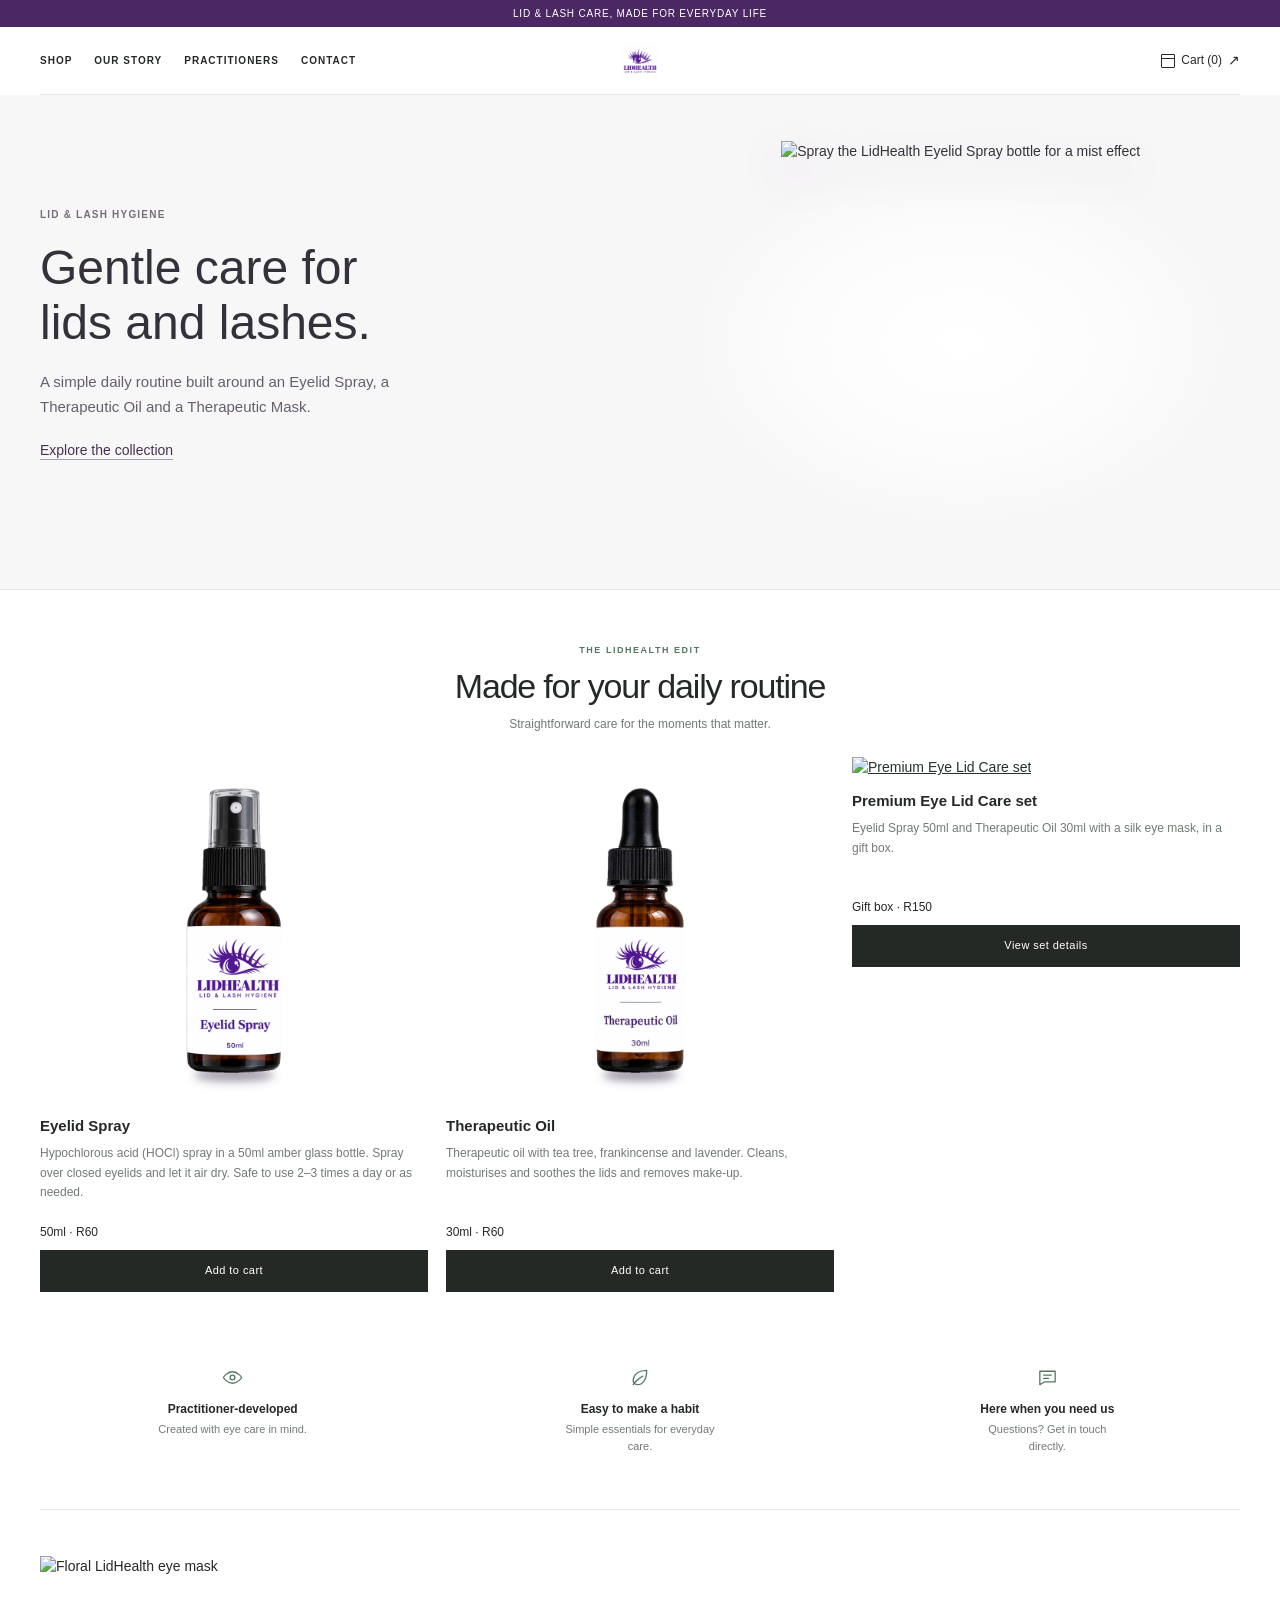
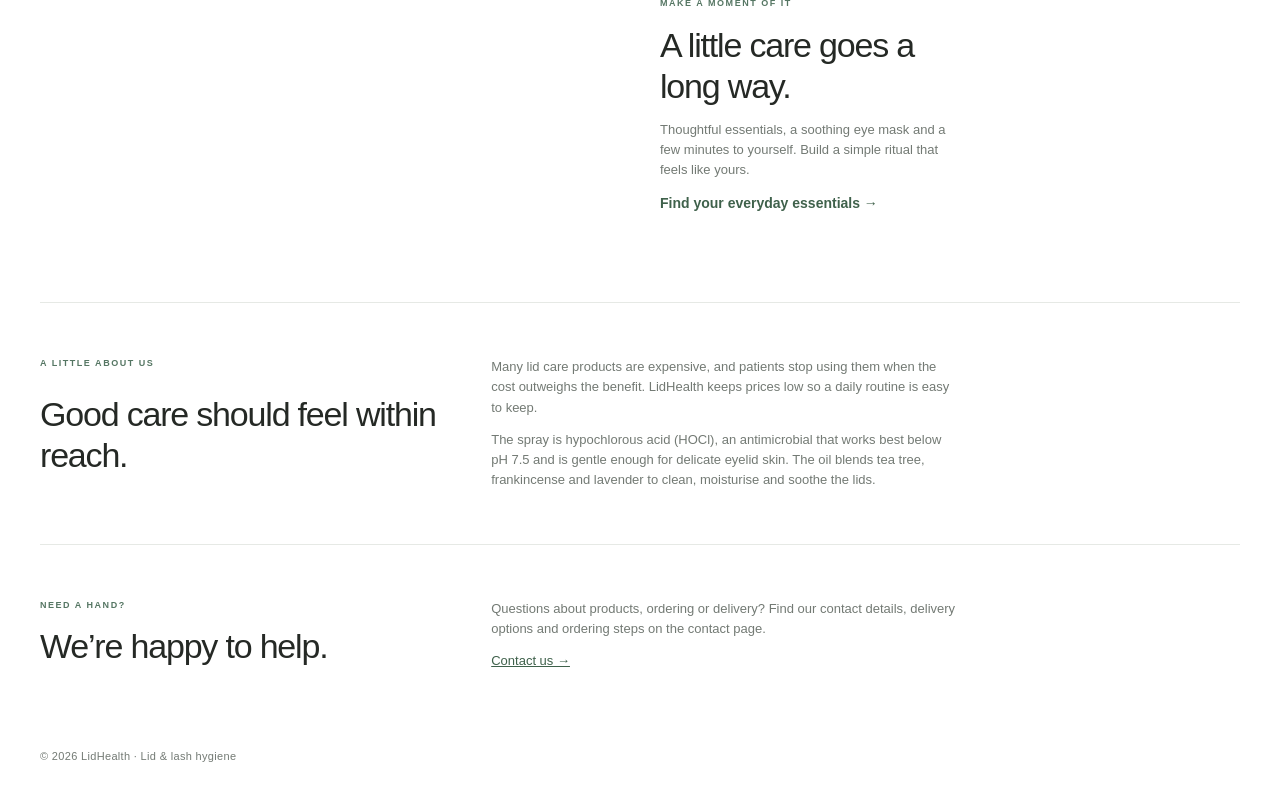
==== index.html @ ca41e8d2 "Add files via upload" ====
<!doctype html>
<html lang="en"><head><meta charset="utf-8">
<link rel="icon" href="favicon.ico" sizes="any">
<link rel="icon" type="image/png" sizes="32x32" href="favicon-32x32.png">
<link rel="apple-touch-icon" href="apple-touch-icon.png">
<meta name="viewport" content="width=device-width, initial-scale=1, viewport-fit=cover">
<title>LidHealth: Lid & Lash Hygiene</title>
<style>
:root{color-scheme:light dark;--bg:#faf8f4;--ink:#28242a;--mute:#716a70;--pu:#553b5c;--tile:#f0ebe6;--line:#e8e1db;--on:#fff;--accent:#a67d67;box-sizing:border-box;padding-top:env(safe-area-inset-top,0px);padding-bottom:env(safe-area-inset-bottom,0px)}
@media(prefers-color-scheme:dark){:root:not([data-theme="light"]){--bg:#1e1b20;--ink:#f2ece6;--mute:#b6aeb2;--pu:#c8accb;--tile:#29242a;--line:#403941;--on:#211d23;--accent:#d1a98e}}
:root[data-theme="dark"]{--bg:#1e1b20;--ink:#f2ece6;--mute:#b6aeb2;--pu:#c8accb;--tile:#29242a;--line:#403941;--on:#211d23;--accent:#d1a98e}
*{box-sizing:border-box}html{scroll-padding-top:env(safe-area-inset-top,0px)}
body{margin:0;background:var(--bg);color:var(--ink);font:16px/1.7 "Avenir Next",Avenir,"Segoe UI",sans-serif;-webkit-font-smoothing:antialiased}
.wrap{max-width:1160px;margin:0 auto;padding:0 28px}
header{background:var(--bg)}
header .wrap{display:flex;flex-wrap:wrap;align-items:center;gap:14px 36px;padding-top:18px;padding-bottom:18px;border-bottom:1px solid var(--line)}
.logo{height:44px;background:#fff;padding:3px 8px;border-radius:3px;display:block}
nav{display:flex;gap:clamp(14px,2.4vw,30px);flex:1;flex-wrap:wrap}
a{color:var(--pu)}nav a{text-decoration:none;color:var(--mute);font-size:13px;letter-spacing:.04em;transition:color .18s ease}nav a:hover{color:var(--pu)}
button,select{font:inherit;min-height:46px;border-radius:3px}
.btn{background:var(--pu);color:var(--on);border:1px solid var(--pu);padding:0 20px;cursor:pointer;transition:background .18s ease,border-color .18s ease,transform .18s ease}
.btn:hover{background:var(--ink);border-color:var(--ink);transform:translateY(-1px)}
.ghost{background:transparent;border:1px solid var(--line);color:var(--ink);padding:0 16px;cursor:pointer;transition:border-color .18s ease,color .18s ease,background .18s ease}
.ghost:hover{border-color:var(--pu);color:var(--pu);background:var(--tile)}
:focus-visible{outline:3px solid var(--accent);outline-offset:3px}
h1,h2,h3{font-family:"Iowan Old Style",Baskerville,"Palatino Linotype",Georgia,serif;font-weight:500;line-height:1.2;margin:0;letter-spacing:-.025em}
h1{font-size:clamp(42px,7vw,76px);line-height:1.03}
h2{font-size:clamp(30px,4vw,42px);margin-bottom:20px}h3{font-size:25px}
.eyebrow{margin:0 0 14px;color:var(--accent);font-size:11px;font-weight:700;letter-spacing:.2em;text-transform:uppercase}
.intro{padding-top:64px;padding-bottom:54px}
.intro-copy{display:grid;grid-template-columns:minmax(0,1.3fr) minmax(240px,.7fr);align-items:end;gap:36px}
.intro-copy h1{max-width:12ch}
.lead{margin:0 0 8px;max-width:38ch;color:var(--mute);font-size:18px;line-height:1.75}
section{padding:54px 0;border-bottom:1px solid var(--line)}
.section-heading{display:flex;justify-content:space-between;align-items:end;gap:20px;margin-bottom:24px}
.section-heading .eyebrow{margin-bottom:7px}
.section-heading h2{margin:0}
.section-note{max-width:32ch;margin:0;color:var(--mute);font-size:14px}
.grid{display:grid;grid-template-columns:repeat(auto-fill,minmax(min(100%,290px),1fr));gap:20px}
.p{display:flex;flex-direction:column;gap:13px;padding:13px 13px 18px;border:1px solid var(--line);background:color-mix(in srgb,var(--tile) 46%,var(--bg));transition:transform .2s ease,border-color .2s ease,box-shadow .2s ease}
.p:hover{transform:translateY(-3px);border-color:color-mix(in srgb,var(--accent) 54%,var(--line));box-shadow:0 14px 34px #30201b0a}
.p img{width:100%;aspect-ratio:1.08;object-fit:cover;background:var(--tile);border-radius:2px}
.p h3{margin-top:3px}
.p p{margin:0;color:var(--mute);font-size:14px;line-height:1.65}
.price{font-family:"Iowan Old Style",Baskerville,Georgia,serif;font-size:22px}
.row{display:flex;gap:10px;align-items:center;margin-top:auto;padding-top:8px}
select{min-width:0;border:1px solid var(--line);background:var(--bg);color:var(--ink);padding:0 10px}
.row .btn{flex:1}
.txt{max-width:65ch;color:var(--mute)}
.txt p{margin:0 0 16px}
.note{min-height:1.5em;color:var(--mute);font-size:14px}
.cart-link{display:inline-flex;align-items:center;gap:10px;text-decoration:none}
.cart-link::after{content:"↗";font-size:14px}
footer{padding:26px 0;color:var(--mute);font-size:13px;letter-spacing:.03em}
@media(prefers-reduced-motion:no-preference){html{scroll-behavior:smooth}}
@media(max-width:700px){.wrap{padding-right:20px;padding-left:20px}header .wrap{gap:14px 20px}nav{order:3;flex-basis:100%;gap:18px}.intro{padding-top:44px;padding-bottom:34px}.intro-copy{grid-template-columns:1fr;gap:18px}.lead{font-size:16px}section{padding:40px 0}.section-heading{align-items:flex-start;flex-direction:column;gap:8px}.grid{grid-template-columns:repeat(auto-fill,minmax(min(100%,250px),1fr));gap:14px}}
@media(prefers-reduced-motion:reduce){*,*::before,*::after{scroll-behavior:auto!important;transition:none!important}}
:root{color-scheme:light;--bg:#fff;--ink:#252925;--mute:#737a74;--pu:#26332b;--tile:#f3f5f2;--line:#e6e9e5;--on:#fff;--accent:#567561}
:root:not([data-theme="light"]){--bg:#fff;--ink:#252925;--mute:#737a74;--pu:#26332b;--tile:#f3f5f2;--line:#e6e9e5;--on:#fff;--accent:#567561}
body{font-family:"Avenir Next",Avenir,"Segoe UI",sans-serif;font-size:14px;line-height:1.55}
.wrap{width:min(1200px,calc(100% - 48px));max-width:none;padding:0}
.announce{min-height:27px;display:grid;place-items:center;padding:4px 16px;background:#4b2864;color:#fff;text-align:center;font-size:10px;letter-spacing:.08em}
header .wrap{min-height:68px;display:grid;grid-template-columns:1fr auto 1fr;align-items:center;gap:18px;border-bottom:1px solid var(--line)}
.brand{grid-column:2;grid-row:1;display:block}
.logo{display:block;width:52px;height:52px;object-fit:contain}
nav{grid-column:1;grid-row:1;display:flex;align-items:center;gap:22px}
nav a{color:var(--ink);font-size:10px;font-weight:600;letter-spacing:.1em;text-decoration:none;text-transform:uppercase}
nav a:hover,.text-link:hover{color:#557663}
.cart-link{grid-column:3;grid-row:1;justify-self:end;display:inline-flex;align-items:center;gap:6px;color:var(--ink);font-size:12px;text-decoration:none}
.cart-link::before{content:"";width:12px;height:12px;display:inline-block;border:1px solid currentColor;border-radius:1px;background:linear-gradient(transparent 25%,currentColor 26%,currentColor 31%,transparent 32%)}
h1,h2,h3{font-family:"Avenir Next",Avenir,"Segoe UI",sans-serif;font-weight:500;letter-spacing:-.035em}
h1{font-size:clamp(36px,5vw,62px);line-height:1.08}
h2{font-size:clamp(25px,3vw,34px);margin-bottom:10px}h3{font-size:15px;font-weight:600;letter-spacing:0}
.eyebrow{margin:0 0 14px;color:#557663;font-size:9px;font-weight:700;letter-spacing:.17em;text-transform:uppercase}
.hero{position:relative;width:100%;min-height:490px;display:grid;grid-template-columns:minmax(0,1.05fr) minmax(0,.95fr);align-items:center;gap:24px;padding:24px max(34px,calc((100vw - 1200px)/2)) 40px;overflow:hidden;background:#f8f7f8;color:#34313a}
.hero-copy{position:relative;z-index:2;align-self:center;max-width:560px;padding:0}
.hero-copy .eyebrow{margin:0 0 18px;color:#756d78;font-size:10px;letter-spacing:.12em}
.hero-copy h1{max-width:14ch;font-family:Arial,Helvetica,sans-serif;font-size:clamp(34px,3.8vw,48px);font-weight:400;line-height:1.15;letter-spacing:0}
.hero-copy h1 em{color:inherit;font-weight:400;font-style:normal}
.hero-copy p:not(.eyebrow){max-width:44ch;margin:18px 0 20px;color:#655f6b;font-size:15px;line-height:1.7}
.hero-copy .btn{min-height:0;padding:0;border:0;border-radius:0;background:transparent;color:#44334f;text-decoration:underline;text-decoration-color:#a89eae;text-underline-offset:4px;font-size:14px;font-weight:500;letter-spacing:0}
.hero-copy .btn:hover{background:transparent;border-color:transparent;color:#654d78;text-decoration-color:currentColor;transform:none}
.hero-stage{position:relative;display:grid;place-items:center;min-height:430px;isolation:isolate}
.hero-stage::before{position:absolute;z-index:-1;inset:8% 0 4%;border-radius:50%;background:radial-gradient(closest-side,#fff 0%,rgba(255,255,255,.62) 58%,transparent 100%);content:""}
.hero-image{position:relative;z-index:1;width:auto;height:clamp(320px,43vh,420px);max-width:100%;min-height:0;display:block;object-fit:contain;filter:drop-shadow(0 18px 22px rgba(42,32,49,.16));transform-origin:50% 100%;transition:transform .16s ease-out,filter .16s ease-out;cursor:pointer}
.hero-image.press{transform:translateY(3px) rotate(-.5deg)}
.hero-image:focus-visible{outline:none;filter:drop-shadow(0 0 5px rgba(101,77,120,.72)) drop-shadow(0 18px 22px rgba(42,32,49,.16))}
#mist{position:absolute;inset:0;z-index:2;width:100%;height:100%;pointer-events:none}
section{padding:54px 0;border-bottom:1px solid var(--line)}
.section-heading{display:block;margin-bottom:24px;text-align:center}
.section-heading .eyebrow{margin-bottom:8px}
.section-heading h2{margin:0}
.section-note{max-width:none;margin:8px auto 0;color:var(--mute);font-size:12px}
.grid{display:grid;grid-template-columns:repeat(3,minmax(0,1fr));gap:18px}
.p{min-width:0;display:flex;flex-direction:column;gap:9px;padding:0;border:0;background:transparent}
.p:hover{transform:none;border:0;box-shadow:none}
.p img{width:100%;aspect-ratio:1.12;object-fit:contain;background:transparent;border-radius:0}
.p .product-image-link{display:block}
.p .product-image-link:focus-visible{outline:2px solid #654d78;outline-offset:3px}
.p h3 a{color:inherit;text-decoration:none}
.p h3 a:hover{color:#654d78;text-decoration:underline;text-underline-offset:3px}
.p h3{margin-top:4px}
.p p{min-height:70px;margin:0;color:var(--mute);font-size:12px;line-height:1.65}
.price{font:400 12px/1.5 "Avenir Next",Avenir,"Segoe UI",sans-serif;color:var(--ink)}
.row{display:flex;gap:9px;align-items:center;margin-top:0;padding-top:0}
select{min-width:0;max-width:52%;border:1px solid var(--line);border-radius:0;background:#fff;color:var(--ink);padding:0 8px;font-size:12px}
.row .btn{flex:1;min-width:0;min-height:42px;padding:0 10px;border:1px solid var(--ink);border-radius:0;background:var(--ink);font-size:11px;letter-spacing:.04em}
.row .btn:hover{background:#557663;border-color:#557663}
.row .set-link{display:flex;align-items:center;justify-content:center;color:#fff;text-align:center;text-decoration:none}
.row .set-link:hover{color:#fff}
.service-row{display:grid;grid-template-columns:repeat(3,1fr);gap:22px;padding-top:30px}
.service{text-align:center}
.service-mark{width:28px;height:28px;display:grid;place-items:center;margin:0 auto 10px;color:#557663}
.service-mark svg{width:23px;height:23px;fill:none;stroke:currentColor;stroke-width:1.35;stroke-linecap:round;stroke-linejoin:round}
.service h3{font-size:12px}.service p{max-width:25ch;margin:5px auto 0;color:var(--mute);font-size:11px}
.about{max-width:none;margin:0;display:grid;grid-template-columns:minmax(210px,.7fr) minmax(0,1.3fr);column-gap:48px;align-items:start}
.about>.eyebrow,.about>h2{grid-column:1}
.about>.eyebrow{margin-bottom:8px}
.about h2{grid-column:1;grid-row:2;margin:0}
.about .txt{grid-column:2;grid-row:1/3;max-width:65ch;margin:0;color:var(--mute);font-size:13px}
.about .txt p{margin:0 0 12px}
.about .txt p:last-child{margin-bottom:0}
.about-contact .txt{grid-row:1/3}
.about-contact .eyebrow{grid-row:1}
.about-contact h2{grid-row:2}
@media(prefers-reduced-motion:no-preference){
.motion-ready .ritual-image,.motion-ready .ritual-copy,.motion-ready .about>.eyebrow,.motion-ready .about>h2,.motion-ready .about>.txt{opacity:0;transform:translateY(14px);transition:opacity .65s ease,transform .65s cubic-bezier(.2,.7,.2,1)}
.motion-ready .ritual-image{transform:translateY(14px) scale(.985)}
.motion-ready .ritual.is-visible .ritual-image,.motion-ready .ritual.is-visible .ritual-copy,.motion-ready .about.is-visible>.eyebrow,.motion-ready .about.is-visible>h2,.motion-ready .about.is-visible>.txt{opacity:1;transform:none}
.motion-ready .ritual.is-visible .ritual-copy{transition-delay:.1s}
.motion-ready .about.is-visible>h2{transition-delay:.08s}
.motion-ready .about.is-visible>.txt{transition-delay:.14s}
}
.text-link{color:#3f614b}
.ritual{display:grid;grid-template-columns:1fr 1fr;align-items:center;gap:40px;padding-top:46px;padding-bottom:46px}
.ritual-image{width:100%;height:300px;display:block;object-fit:cover;transition:transform .8s cubic-bezier(.2,.7,.2,1)}
.ritual:hover .ritual-image{transform:scale(1.015)}
.ritual-copy{max-width:38ch}
.ritual-copy h2{margin-bottom:12px}
.ritual-copy p:not(.eyebrow){color:var(--mute);font-size:13px}
.ritual-copy .text-link{font-weight:600;text-decoration:none}
.note{min-height:1.5em;color:var(--mute);font-size:12px}
footer{padding:22px 0;color:var(--mute);font-size:11px}
@media(max-width:760px){.wrap{width:calc(100% - 32px);padding:0}header .wrap{min-height:60px;grid-template-columns:1fr auto;gap:8px}.brand{grid-column:1;grid-row:1;justify-self:start}.logo{width:46px;height:46px}nav{grid-column:1/-1;grid-row:2;justify-content:center;gap:clamp(12px,4vw,24px);padding:0 0 12px}.cart-link{grid-column:2;grid-row:1}.hero{min-height:0;grid-template-columns:1fr;gap:0;padding:34px 24px 16px}.hero-copy{grid-row:auto;padding:0}.hero-copy .eyebrow{margin-bottom:14px}.hero-copy h1{max-width:13ch;font-size:clamp(34px,8vw,44px)}.hero-copy p:not(.eyebrow){margin:14px 0 18px;font-size:14px}.hero-stage{grid-row:auto;min-height:0;height:clamp(270px,76vw,340px)}.hero-image{height:clamp(260px,70vw,320px)}section{padding:40px 0}.grid{grid-template-columns:repeat(2,minmax(0,1fr));gap:22px 12px}.p p{min-height:98px;font-size:11px}.row{align-items:stretch;flex-direction:column}.row select{max-width:none;width:100%;height:42px}.row .btn{width:100%}.service-row{gap:10px}.service h3{font-size:11px}.service p{font-size:10px}.ritual{grid-template-columns:1fr;gap:24px;padding-top:34px;padding-bottom:34px}.ritual-image{height:clamp(220px,70vw,340px)}}
@media(max-width:760px){.wrap{width:calc(100% - 32px);padding:0}header .wrap{min-height:60px;grid-template-columns:1fr auto;gap:8px}.brand{grid-column:1;grid-row:1;justify-self:start}.logo{width:46px;height:46px}nav{grid-column:1/-1;grid-row:2;justify-content:center;gap:clamp(12px,4vw,24px);padding:0 0 12px}.cart-link{grid-column:2;grid-row:1}.hero{min-height:0;grid-template-columns:1fr;gap:0;padding:34px 24px 16px}.hero-copy{grid-row:auto;padding:0}.hero-copy .eyebrow{margin-bottom:14px}.hero-copy h1{max-width:13ch;font-size:clamp(34px,8vw,44px)}.hero-copy p:not(.eyebrow){margin:14px 0 18px;font-size:14px}.hero-stage{grid-row:auto;min-height:0;height:clamp(270px,76vw,340px)}.hero-image{height:clamp(260px,70vw,320px)}section{padding:40px 0}.grid{grid-template-columns:repeat(2,minmax(0,1fr));gap:22px 12px}.p p{min-height:98px;font-size:11px}.row{align-items:stretch;flex-direction:column}.row select{max-width:none;width:100%;height:42px}.row .btn{width:100%}.service-row{gap:10px}.service h3{font-size:11px}.service p{font-size:10px}.ritual{grid-template-columns:1fr;gap:24px;padding-top:34px;padding-bottom:34px}.ritual-image{height:clamp(220px,70vw,340px)}.about{grid-template-columns:1fr;row-gap:16px}.about>.eyebrow,.about h2,.about .txt,.about-contact .txt{grid-column:1;grid-row:auto}.about .txt{max-width:65ch}.about h2{margin:0}}
@media(max-width:760px){.wrap{width:calc(100% - 32px);padding:0}header .wrap{min-height:60px;grid-template-columns:1fr auto;gap:8px}.brand{grid-column:1;grid-row:1;justify-self:start}.logo{width:46px;height:46px}nav{grid-column:1/-1;grid-row:2;justify-content:center;gap:clamp(12px,4vw,24px);padding:0 0 12px}.cart-link{grid-column:2;grid-row:1}.hero{min-height:0;grid-template-columns:1fr;gap:8px;padding:44px 24px 24px}.hero-copy{grid-row:auto;padding:0}.hero-copy .eyebrow{margin-bottom:18px}.hero-copy h1{max-width:12ch;font-size:clamp(40px,10vw,54px)}.hero-copy p:not(.eyebrow){margin:16px 0 20px;font-size:14px}.hero-stage{grid-row:auto;min-height:0;height:clamp(320px,92vw,410px)}.hero-image{height:clamp(300px,82vw,370px)}section{padding:40px 0}.grid{grid-template-columns:repeat(2,minmax(0,1fr));gap:22px 12px}.p p{min-height:98px;font-size:11px}.row{align-items:stretch;flex-direction:column}.row select{max-width:none;width:100%;height:42px}.row .btn{width:100%}.service-row{gap:10px}.service h3{font-size:11px}.service p{font-size:10px}.ritual{grid-template-columns:1fr;gap:24px;padding-top:34px;padding-bottom:34px}.ritual-image{height:clamp(220px,70vw,340px)}}
@media(max-width:390px){.grid{grid-template-columns:1fr}.p img{aspect-ratio:1.25}.p p{min-height:0}.row{flex-direction:row}.row select{width:auto}.row .btn{width:auto}.service-row{grid-template-columns:1fr}.service{display:grid;grid-template-columns:30px 1fr;column-gap:10px;text-align:left;align-items:center}.service-mark{grid-row:1/3;margin:0}.service p{margin:0;max-width:none}}
</style><link rel="stylesheet" href="site-header.css"></head><body>
<div class="announce">LID & LASH CARE, MADE FOR EVERYDAY LIFE</div>
<header class="site-header"><div class="wrap">
<nav aria-label="Main navigation"><a href="#shop">Shop</a><a href="#about">Our story</a><a href="practitioners.html">Practitioners</a><a href="contact.html">Contact</a></nav>
<a class="brand" href="#shop"><img class="logo" id="logo" alt="LidHealth, lid and lash hygiene"></a>
<a class="cart-link" href="cart.html" id="cartlink">Cart (0)</a>
</div></header>
<main>
<section class="hero" id="hero" aria-label="LidHealth lid and lash care">
<div class="hero-copy"><p class="eyebrow">Lid &amp; lash hygiene</p><h1>Gentle care for <em>lids</em> and lashes.</h1><p>A simple daily routine built around an Eyelid Spray, a Therapeutic Oil and a Therapeutic Mask.</p><a class="btn" href="#shop">Explore the collection</a></div>
<div class="hero-stage"><img class="hero-image" id="hero-image" alt="Spray the LidHealth Eyelid Spray bottle for a mist effect" role="button" tabindex="0"></div>
<canvas id="mist" aria-hidden="true"></canvas>
</section>
<div class="wrap">
<section id="shop"><div class="section-heading"><p class="eyebrow">The LidHealth edit</p><h2>Made for your daily routine</h2><p class="section-note">Straightforward care for the moments that matter.</p></div><div class="grid" id="grid"></div><p id="note" class="note" role="status"></p>
<div class="service-row" aria-label="About LidHealth"><div class="service"><span class="service-mark" aria-hidden="true"><svg viewBox="0 0 24 24"><path d="M2.5 12s3.5-6 9.5-6 9.5 6 9.5 6-3.5 6-9.5 6-9.5-6-9.5-6Z"/><circle cx="12" cy="12" r="2.5"/></svg></span><h3>Practitioner-developed</h3><p>Created with eye care in mind.</p></div><div class="service"><span class="service-mark" aria-hidden="true"><svg viewBox="0 0 24 24"><path d="M19.5 4.5c-7.5 0-13 3.5-14 9.5-.5 3 1.5 5.5 4.5 5.5 6 0 9.5-6 9.5-15Z"/><path d="M5.5 19.5c2.5-4 5.5-6.5 10-9"/></svg></span><h3>Easy to make a habit</h3><p>Simple essentials for everyday care.</p></div><div class="service"><span class="service-mark" aria-hidden="true"><svg viewBox="0 0 24 24"><path d="M4 5.5h16v11H9l-5 3v-14Z"/><path d="M8 9.5h8M8 13h5"/></svg></span><h3>Here when you need us</h3><p>Questions? Get in touch directly.</p></div></div></section>
<section class="ritual" aria-label="A moment for self-care"><img class="ritual-image" src="files/Therapeutic_Mask_white.jpeg" alt="Floral LidHealth eye mask"><div class="ritual-copy"><p class="eyebrow">Make a moment of it</p><h2>A little care goes a long way.</h2><p>Thoughtful essentials, a soothing eye mask and a few minutes to yourself. Build a simple ritual that feels like yours.</p><a class="text-link" href="premium-eye-lid-care.html">Find your everyday essentials →</a></div></section><section id="about"><div class="about"><p class="eyebrow">A little about us</p><h2>Good care should feel within reach.</h2><div class="txt">
<p>Many lid care products are expensive, and patients stop using them when the cost outweighs the benefit. LidHealth keeps prices low so a daily routine is easy to keep.</p>
<p>The spray is hypochlorous acid (HOCl), an antimicrobial that works best below pH 7.5 and is gentle enough for delicate eyelid skin. The oil blends tea tree, frankincense and lavender to clean, moisturise and soothe the lids.</p></div></div></section>
<section id="contact" style="border:0"><div class="about about-contact"><p class="eyebrow">Need a hand?</p><h2>We’re happy to help.</h2><div class="txt"><p>Questions about products, ordering or delivery? Find our contact details, delivery options and ordering steps on the contact page.</p><p><a class="text-link" href="contact.html">Contact us →</a></p></div></div></section>
</div>
</main>
<footer><div class="wrap">© 2026 LidHealth · Lid & lash hygiene</div></footer>
<script src="store-config.js"></script>
<script src="cart-storage.js"></script>
<script>
const IMG={logo:"files/LID%20HEALTH%20LOGO.jpeg",hero:"files/lidhealth-hero-spray.png",spray:"files/lidhealth_eyelid_spray_white.png",oil:"files/lidhealth_therapeutic_oil_white.png",set:"files/Premium_Eye_Lid_Care_set.png"};
const P=[
{id:"spray",name:"Eyelid Spray",img:"spray",d:"Hypochlorous acid (HOCl) spray in a 50ml amber glass bottle. Spray over closed eyelids and let it air dry. Safe to use 2–3 times a day or as needed.",o:[["50ml",60]]},
{id:"care",name:"Therapeutic Oil",img:"oil",d:"Therapeutic oil with tea tree, frankincense and lavender. Cleans, moisturises and soothes the lids and removes make-up.",o:[["30ml",60]]},
{id:"set",name:"Premium Eye Lid Care set",img:"set",d:"Eyelid Spray 50ml and Therapeutic Oil 30ml with a silk eye mask, in a gift box.",o:[["Gift box",150]]}];
let cart=[];
const $=s=>document.querySelector(s),R=n=>"R"+(n%1?n.toFixed(2):n);
$("#logo").src=IMG.logo;$("#hero-image").src=IMG.hero;
try{cart=LidHealthCart.load()}catch(error){$("#note").textContent=error.message}
$("#grid").innerHTML=P.map(p=>`<article class="p">${p.id==="set"?`<a class="product-image-link" href="premium-eye-lid-care.html" aria-label="View ${p.name} details">`:``}<img src="${IMG[p.img]}" alt="${p.name}">${p.id==="set"?"</a>":""}<h3>${p.id==="set"?`<a href="premium-eye-lid-care.html">${p.name}</a>`:p.name}</h3><p>${p.d}</p>${p.o.length===1?`<span class="price">${p.o[0][0]} · ${R(p.o[0][1])}</span>`:""}<div class="row">${p.o.length>1?`<select aria-label="Size" id="s-${p.id}">${p.o.map((o,i)=>`<option value="${i}">${o[0]}, ${R(o[1])}</option>`).join("")}</select>`:""}${p.id==="set"?`<a class="btn set-link" href="premium-eye-lid-care.html">View set details</a>`:`<button class="btn" data-add="${p.id}">Add to cart</button>`}</div></article>`).join("");
$("#grid").onclick=e=>{const id=e.target.dataset.add;if(!id)return;const p=P.find(x=>x.id===id),s=$("#s-"+id),o=p.o[s?s.value:0],k=id+o[0],c=cart.find(x=>x.k===k),previous=cart.map(item=>({...item}));c?c.qty++:cart.push({k,name:p.name,label:o[0],price:o[1],qty:1});try{LidHealthCart.save(cart);draw();$("#note").textContent=p.name+" added to your cart."}catch(error){cart=previous;$("#note").textContent=error.message}};
function draw(){$("#cartlink").textContent="Cart ("+cart.reduce((a,i)=>a+i.qty,0)+")"}
draw();
(function(){
if(!("IntersectionObserver"in window)||window.matchMedia("(prefers-reduced-motion: reduce)").matches)return;
const targets=document.querySelectorAll(".ritual,#about .about,#contact .about");
if(!targets.length)return;
document.documentElement.classList.add("motion-ready");
const observer=new IntersectionObserver(entries=>{for(const entry of entries){if(entry.isIntersecting){entry.target.classList.add("is-visible");observer.unobserve(entry.target)}}},{threshold:.14,rootMargin:"0px 0px -36px 0px"});
targets.forEach(target=>observer.observe(target));
})();
(function(){
const hero=$("#hero"),bottle=$("#hero-image"),canvas=$("#mist"),context=canvas.getContext("2d"),reduce=window.matchMedia("(prefers-reduced-motion: reduce)").matches,dpr=Math.min(window.devicePixelRatio||1,2);
let width=0,height=0,particles=[],drops=[],emitLeft=0,last=0,running=false,timer,pressTimer,sprayTimer;
function resize(){const rect=hero.getBoundingClientRect();width=rect.width;height=rect.height;canvas.width=Math.round(width*dpr);canvas.height=Math.round(height*dpr);context.setTransform(dpr,0,0,dpr,0,0)}
function nozzle(){const h=hero.getBoundingClientRect(),b=bottle.getBoundingClientRect();return{x:b.left-h.left+b.width*.53,y:b.top-h.top+b.height*.07}}
function emit(count){const origin=nozzle(),narrow=width<700,base=narrow?-62:-34;for(let i=0;i<count;i++){const angle=(base+(Math.random()-.5)*36)*Math.PI/180,speed=4+Math.random()*(narrow?4:6);particles.push({x:origin.x+(Math.random()-.5)*4,y:origin.y,vx:Math.cos(angle)*speed,vy:Math.sin(angle)*speed,r:3+Math.random()*4,life:0,max:100+Math.random()*70,peak:.1+Math.random()*.1,warm:Math.random()<.35})}for(let i=0;i<Math.ceil(count/2);i++){const angle=(base+(Math.random()-.5)*30)*Math.PI/180,speed=6+Math.random()*7;drops.push({x:origin.x,y:origin.y,vx:Math.cos(angle)*speed,vy:Math.sin(angle)*speed,r:.8+Math.random()*1.3,life:0,max:34+Math.random()*30})}}
function step(delta){const scale=delta/16.67;for(let i=particles.length-1;i>=0;i--){const p=particles[i];p.x+=p.vx*scale;p.y+=p.vy*scale;p.vx*=Math.pow(.985,scale);p.vy*=.982;p.vy-=.035*scale;p.life+=scale;if(p.life>=p.max)particles.splice(i,1)}for(let i=drops.length-1;i>=0;i--){const p=drops[i];p.x+=p.vx*scale;p.y+=p.vy*scale;p.vx*=Math.pow(.992,scale);p.vy+=.035*scale;p.life+=scale;if(p.life>=p.max)drops.splice(i,1)}}
function draw(){context.clearRect(0,0,width,height);for(const p of particles){const progress=p.life/p.max,alpha=p.peak*Math.min(1,progress*8)*Math.pow(1-progress,1.6),gradient=context.createRadialGradient(p.x,p.y,0,p.x,p.y,p.r);gradient.addColorStop(0,p.warm?`rgba(255,255,255,${alpha*2.2})`:`rgba(120,76,190,${alpha})`);gradient.addColorStop(1,"rgba(255,255,255,0)");context.fillStyle=gradient;context.beginPath();context.arc(p.x,p.y,p.r,0,Math.PI*2);context.fill()}for(const p of drops){const progress=p.life/p.max;context.fillStyle=`rgba(82,26,142,${.5*(1-progress)})`;context.beginPath();context.arc(p.x,p.y,p.r,0,Math.PI*2);context.fill()}}
function frame(timestamp){if(!last)last=timestamp;const delta=Math.min(48,timestamp-last);last=timestamp;if(emitLeft>0){const count=Math.min(emitLeft,3);emit(count);emitLeft-=count}step(delta);draw();if(particles.length||drops.length||emitLeft>0)requestAnimationFrame(frame);else{running=false;last=0}}
function spray(){bottle.classList.add("press");clearTimeout(pressTimer);pressTimer=setTimeout(()=>bottle.classList.remove("press"),190);clearTimeout(sprayTimer);sprayTimer=setTimeout(()=>{emitLeft=30;if(!running){running=true;requestAnimationFrame(frame)}},90)}
function loop(){spray();timer=setTimeout(loop,4600)}
function onVisibilityChange(){clearTimeout(timer);if(!document.hidden&&!reduce)timer=setTimeout(loop,600)}
function start(){resize();if(!reduce)timer=setTimeout(loop,900)}
function activate(){clearTimeout(timer);loop()}
if("ResizeObserver"in window){const observer=new ResizeObserver(resize);observer.observe(hero)}else window.addEventListener("resize",resize);
bottle.addEventListener("click",activate);bottle.addEventListener("keydown",event=>{if(event.key==="Enter"||event.key===" "){event.preventDefault();activate()}});
document.addEventListener("visibilitychange",onVisibilityChange);if(bottle.complete&&bottle.naturalWidth)start();else bottle.addEventListener("load",start,{once:true});
})();
</script></body></html>
---- site-header.css ----
.announce{min-height:27px;display:grid;place-items:center;padding:4px 16px;background:#4b2864;color:#fff;text-align:center;font-size:10px;letter-spacing:.08em}
.site-header{background:#fff}
.site-header .wrap{width:min(1200px,calc(100% - 48px));max-width:none;min-height:68px;display:grid;grid-template-columns:1fr auto 1fr;align-items:center;gap:18px;margin:0 auto;padding:0;border-bottom:1px solid #e6e9e5}
.site-header nav{grid-column:1;grid-row:1;display:flex;align-items:center;gap:22px;flex:initial;flex-wrap:nowrap;padding:0}
.site-header nav a{color:#252925;font-size:10px;font-weight:600;letter-spacing:.1em;line-height:1.55;text-decoration:none;text-transform:uppercase;white-space:nowrap}
.site-header nav a:hover{color:#557663}
.site-header .brand{grid-column:2;grid-row:1;display:block;justify-self:center}
.site-header .logo{width:52px;height:52px;display:block;object-fit:contain}
.site-header .cart-link{grid-column:3;grid-row:1;justify-self:end;display:inline-flex;align-items:center;gap:6px;color:#252925;font-size:12px;font-weight:400;letter-spacing:0;line-height:1.55;text-decoration:none;text-transform:none;white-space:nowrap}
.site-header .cart-link::before{content:"";width:12px;height:12px;display:inline-block;border:1px solid currentColor;border-radius:1px;background:linear-gradient(transparent 25%,currentColor 26%,currentColor 31%,transparent 32%)}
.site-header .cart-link::after{content:"\2197";font-size:14px}
.site-header nav a:focus-visible,.site-header .brand:focus-visible,.site-header .cart-link:focus-visible{outline:2px solid #567561;outline-offset:3px}
@media(max-width:760px){
.site-header .wrap{width:calc(100% - 32px);min-height:60px;grid-template-columns:1fr auto;gap:8px}
.site-header .brand{grid-column:1;grid-row:1;justify-self:start}
.site-header .logo{width:46px;height:46px}
.site-header nav{grid-column:1/-1;grid-row:2;justify-content:center;gap:clamp(8px,3vw,18px);flex-wrap:wrap;padding:0 0 12px}
.site-header nav a{font-size:10px}
.site-header .cart-link{grid-column:2;grid-row:1}
}
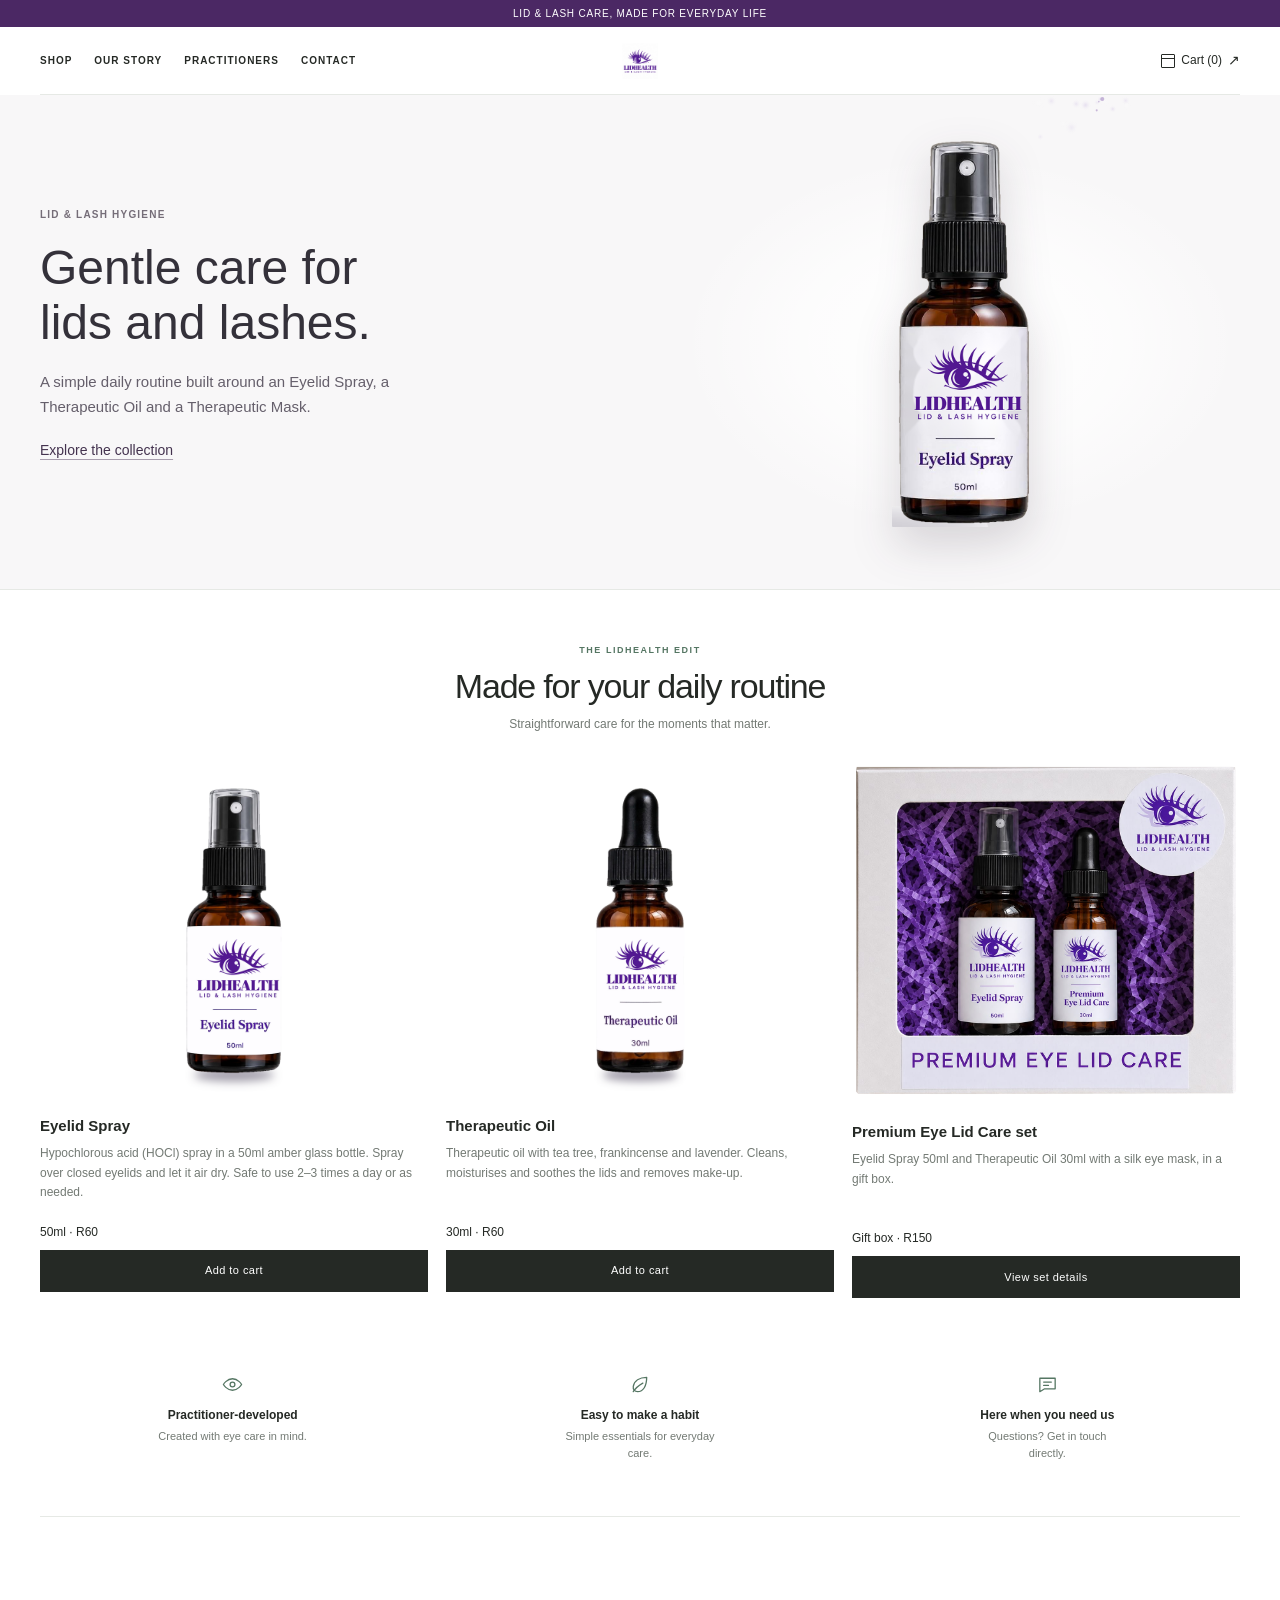
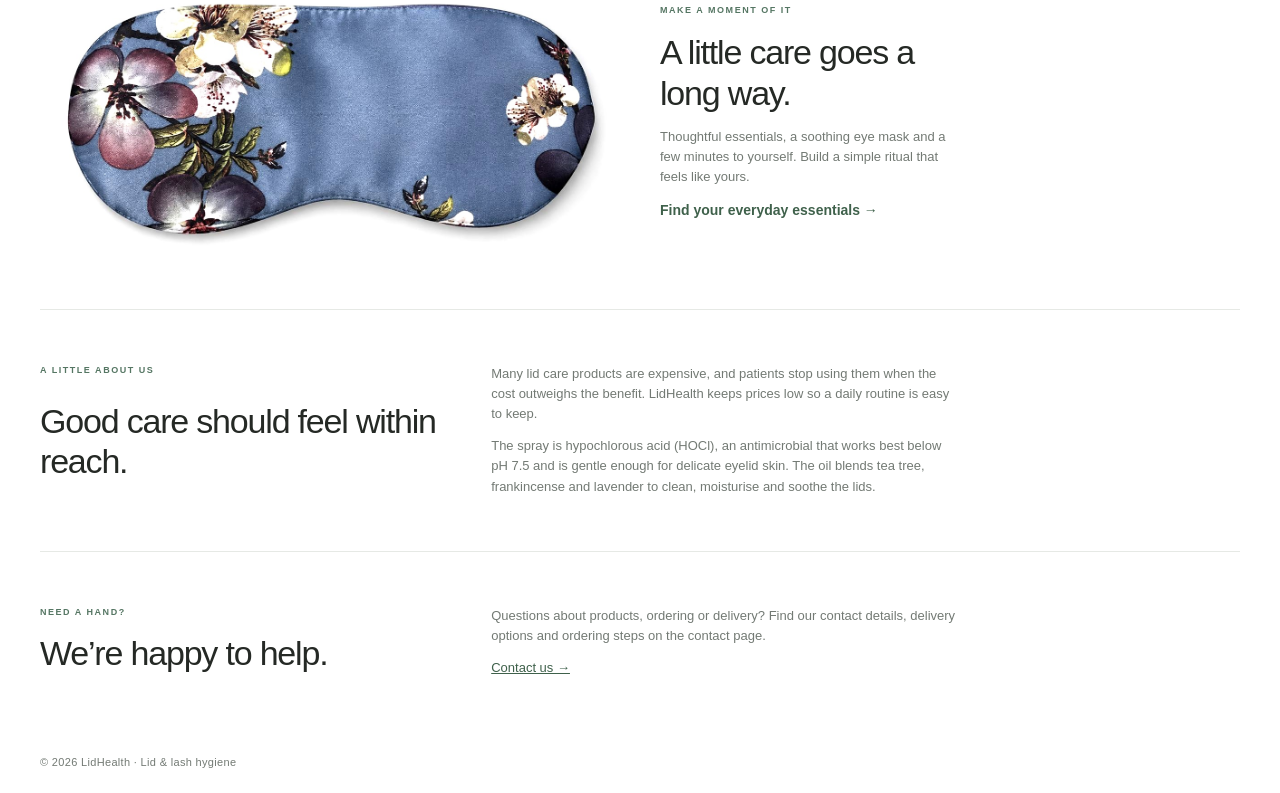
==== commit a5a0c968: "Add files via upload" ====
--- a/index.html
+++ b/index.html
@@ -4,6 +4,8 @@
 <link rel="icon" type="image/png" sizes="32x32" href="favicon-32x32.png">
 <link rel="apple-touch-icon" href="apple-touch-icon.png">
 <meta name="viewport" content="width=device-width, initial-scale=1, viewport-fit=cover">
+<meta name="theme-color" content="#4b2864">
+<link rel="canonical" href="https://lidhealth.org/">
 <title>LidHealth: Lid & Lash Hygiene</title>
 <style>
 :root{color-scheme:light dark;--bg:#faf8f4;--ink:#28242a;--mute:#716a70;--pu:#553b5c;--tile:#f0ebe6;--line:#e8e1db;--on:#fff;--accent:#a67d67;box-sizing:border-box;padding-top:env(safe-area-inset-top,0px);padding-bottom:env(safe-area-inset-bottom,0px)}
@@ -148,9 +150,9 @@
 </style><link rel="stylesheet" href="site-header.css"></head><body>
 <div class="announce">LID & LASH CARE, MADE FOR EVERYDAY LIFE</div>
 <header class="site-header"><div class="wrap">
-<nav aria-label="Main navigation"><a href="#shop">Shop</a><a href="#about">Our story</a><a href="practitioners.html">Practitioners</a><a href="contact.html">Contact</a></nav>
+<nav aria-label="Main navigation"><a href="#shop">Shop</a><a href="#about">Our story</a><a href="/practitioners/">Practitioners</a><a href="/contact/">Contact</a></nav>
 <a class="brand" href="#shop"><img class="logo" id="logo" alt="LidHealth, lid and lash hygiene"></a>
-<a class="cart-link" href="cart.html" id="cartlink">Cart (0)</a>
+<a class="cart-link" href="/cart/" id="cartlink">Cart (0)</a>
 </div></header>
 <main>
 <section class="hero" id="hero" aria-label="LidHealth lid and lash care">
@@ -164,11 +166,10 @@
 <section class="ritual" aria-label="A moment for self-care"><img class="ritual-image" src="files/Therapeutic_Mask_white.jpeg" alt="Floral LidHealth eye mask"><div class="ritual-copy"><p class="eyebrow">Make a moment of it</p><h2>A little care goes a long way.</h2><p>Thoughtful essentials, a soothing eye mask and a few minutes to yourself. Build a simple ritual that feels like yours.</p><a class="text-link" href="premium-eye-lid-care.html">Find your everyday essentials →</a></div></section><section id="about"><div class="about"><p class="eyebrow">A little about us</p><h2>Good care should feel within reach.</h2><div class="txt">
 <p>Many lid care products are expensive, and patients stop using them when the cost outweighs the benefit. LidHealth keeps prices low so a daily routine is easy to keep.</p>
 <p>The spray is hypochlorous acid (HOCl), an antimicrobial that works best below pH 7.5 and is gentle enough for delicate eyelid skin. The oil blends tea tree, frankincense and lavender to clean, moisturise and soothe the lids.</p></div></div></section>
-<section id="contact" style="border:0"><div class="about about-contact"><p class="eyebrow">Need a hand?</p><h2>We’re happy to help.</h2><div class="txt"><p>Questions about products, ordering or delivery? Find our contact details, delivery options and ordering steps on the contact page.</p><p><a class="text-link" href="contact.html">Contact us →</a></p></div></div></section>
+<section id="contact" style="border:0"><div class="about about-contact"><p class="eyebrow">Need a hand?</p><h2>We’re happy to help.</h2><div class="txt"><p>Questions about products, ordering or delivery? Find our contact details, delivery options and ordering steps on the contact page.</p><p><a class="text-link" href="/contact/">Contact us →</a></p></div></div></section>
 </div>
 </main>
 <footer><div class="wrap">© 2026 LidHealth · Lid & lash hygiene</div></footer>
-<script src="store-config.js"></script>
 <script src="cart-storage.js"></script>
 <script>
 const IMG={logo:"files/LID%20HEALTH%20LOGO.jpeg",hero:"files/lidhealth-hero-spray.png",spray:"files/lidhealth_eyelid_spray_white.png",oil:"files/lidhealth_therapeutic_oil_white.png",set:"files/Premium_Eye_Lid_Care_set.png"};
--- a/site-header.css
+++ b/site-header.css
@@ -8,7 +8,7 @@
 .site-header .logo{width:52px;height:52px;display:block;object-fit:contain}
 .site-header .cart-link{grid-column:3;grid-row:1;justify-self:end;display:inline-flex;align-items:center;gap:6px;color:#252925;font-size:12px;font-weight:400;letter-spacing:0;line-height:1.55;text-decoration:none;text-transform:none;white-space:nowrap}
 .site-header .cart-link::before{content:"";width:12px;height:12px;display:inline-block;border:1px solid currentColor;border-radius:1px;background:linear-gradient(transparent 25%,currentColor 26%,currentColor 31%,transparent 32%)}
-.site-header .cart-link::after{content:"\2197";font-size:14px}
+.site-header .cart-link::after{content:"\2197\FE0E";font-size:14px}
 .site-header nav a:focus-visible,.site-header .brand:focus-visible,.site-header .cart-link:focus-visible{outline:2px solid #567561;outline-offset:3px}
 @media(max-width:760px){
 .site-header .wrap{width:calc(100% - 32px);min-height:60px;grid-template-columns:1fr auto;gap:8px}
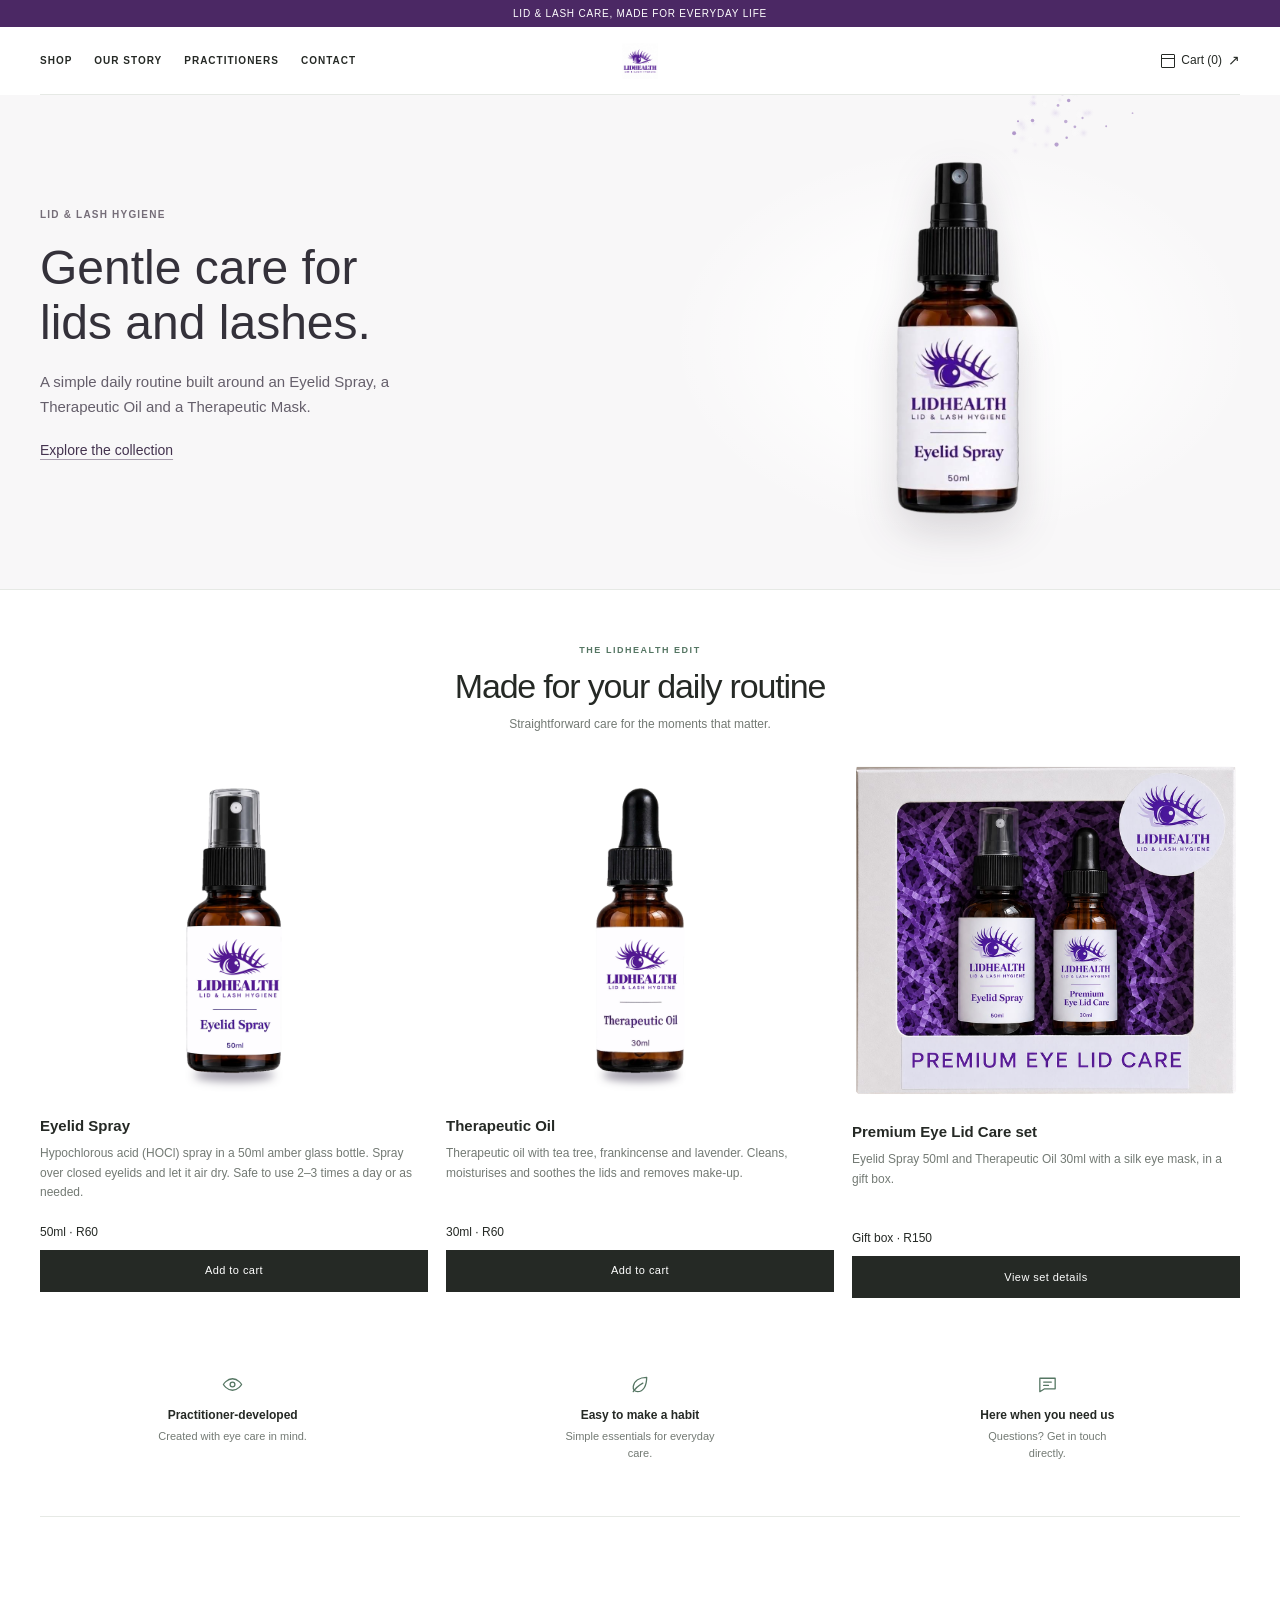
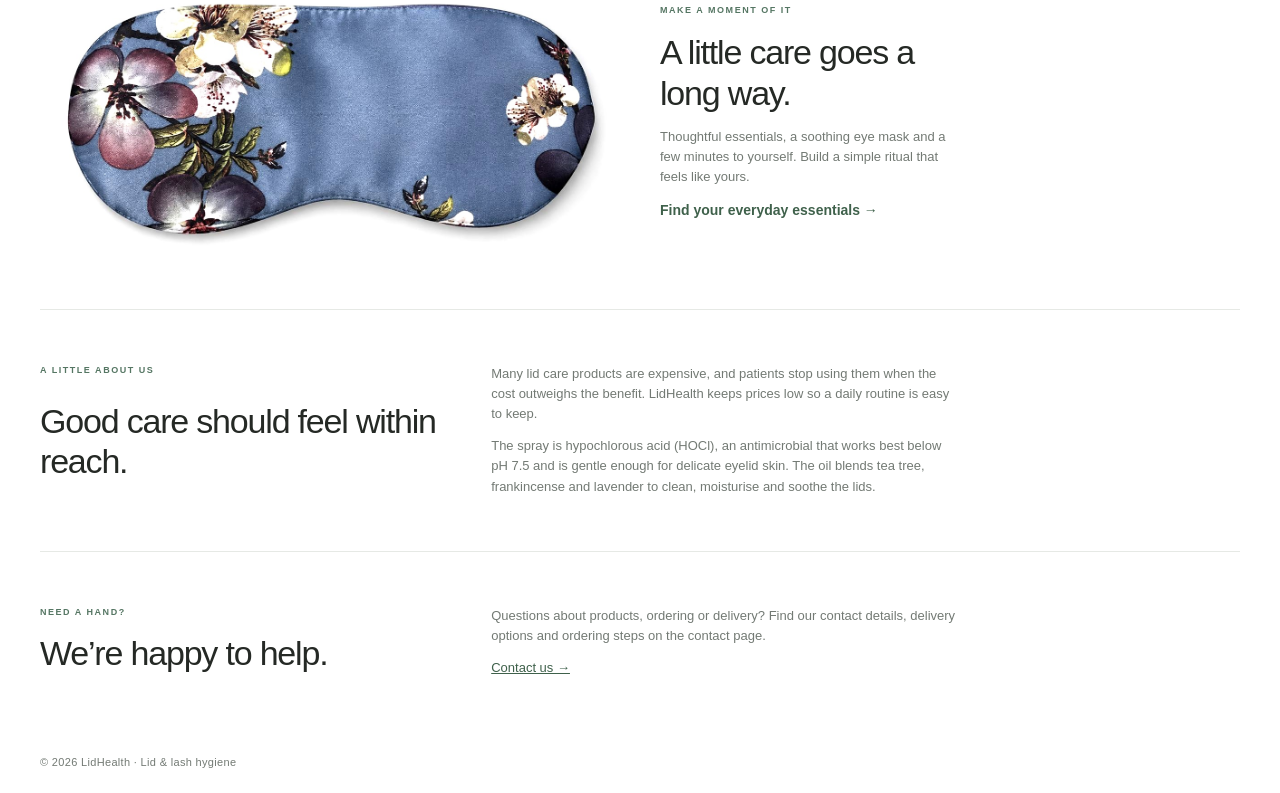
==== commit fae1fd23: "Add files via upload" ====
--- a/index.html
+++ b/index.html
@@ -83,9 +83,10 @@
 .hero-copy .btn{min-height:0;padding:0;border:0;border-radius:0;background:transparent;color:#44334f;text-decoration:underline;text-decoration-color:#a89eae;text-underline-offset:4px;font-size:14px;font-weight:500;letter-spacing:0}
 .hero-copy .btn:hover{background:transparent;border-color:transparent;color:#654d78;text-decoration-color:currentColor;transform:none}
 .hero-stage{position:relative;display:grid;place-items:center;min-height:430px;isolation:isolate}
-.hero-stage::before{position:absolute;z-index:-1;inset:8% 0 4%;border-radius:50%;background:radial-gradient(closest-side,#fff 0%,rgba(255,255,255,.62) 58%,transparent 100%);content:""}
-.hero-image{position:relative;z-index:1;width:auto;height:clamp(320px,43vh,420px);max-width:100%;min-height:0;display:block;object-fit:contain;filter:drop-shadow(0 18px 22px rgba(42,32,49,.16));transform-origin:50% 100%;transition:transform .16s ease-out,filter .16s ease-out;cursor:pointer}
-.hero-image.press{transform:translateY(3px) rotate(-.5deg)}
+.hero-stage::before{position:absolute;z-index:-1;inset:8% 0 4%;border-radius:50%;background:radial-gradient(closest-side,#fff 0%,rgba(255,255,255,.62) 58%,transparent 100%);opacity:.78;transform:scale(1);transition:opacity .7s ease,transform .8s cubic-bezier(.22,1,.36,1);content:""}
+.hero.spraying .hero-stage::before{opacity:1;transform:scale(1.05)}
+.hero-image{position:relative;z-index:1;width:auto;height:clamp(320px,43vh,420px);max-width:100%;min-height:0;display:block;object-fit:contain;filter:drop-shadow(0 18px 22px rgba(42,32,49,.16));transform-origin:50% 100%;transition:transform .48s cubic-bezier(.22,1,.36,1),filter .48s ease;cursor:pointer}
+.hero-image.press{transform:translateY(2px) rotate(-.25deg) scale(.985);filter:drop-shadow(0 15px 19px rgba(42,32,49,.18))}
 .hero-image:focus-visible{outline:none;filter:drop-shadow(0 0 5px rgba(101,77,120,.72)) drop-shadow(0 18px 22px rgba(42,32,49,.16))}
 #mist{position:absolute;inset:0;z-index:2;width:100%;height:100%;pointer-events:none}
 section{padding:54px 0;border-bottom:1px solid var(--line)}
@@ -147,17 +148,18 @@
 @media(max-width:760px){.wrap{width:calc(100% - 32px);padding:0}header .wrap{min-height:60px;grid-template-columns:1fr auto;gap:8px}.brand{grid-column:1;grid-row:1;justify-self:start}.logo{width:46px;height:46px}nav{grid-column:1/-1;grid-row:2;justify-content:center;gap:clamp(12px,4vw,24px);padding:0 0 12px}.cart-link{grid-column:2;grid-row:1}.hero{min-height:0;grid-template-columns:1fr;gap:0;padding:34px 24px 16px}.hero-copy{grid-row:auto;padding:0}.hero-copy .eyebrow{margin-bottom:14px}.hero-copy h1{max-width:13ch;font-size:clamp(34px,8vw,44px)}.hero-copy p:not(.eyebrow){margin:14px 0 18px;font-size:14px}.hero-stage{grid-row:auto;min-height:0;height:clamp(270px,76vw,340px)}.hero-image{height:clamp(260px,70vw,320px)}section{padding:40px 0}.grid{grid-template-columns:repeat(2,minmax(0,1fr));gap:22px 12px}.p p{min-height:98px;font-size:11px}.row{align-items:stretch;flex-direction:column}.row select{max-width:none;width:100%;height:42px}.row .btn{width:100%}.service-row{gap:10px}.service h3{font-size:11px}.service p{font-size:10px}.ritual{grid-template-columns:1fr;gap:24px;padding-top:34px;padding-bottom:34px}.ritual-image{height:clamp(220px,70vw,340px)}.about{grid-template-columns:1fr;row-gap:16px}.about>.eyebrow,.about h2,.about .txt,.about-contact .txt{grid-column:1;grid-row:auto}.about .txt{max-width:65ch}.about h2{margin:0}}
 @media(max-width:760px){.wrap{width:calc(100% - 32px);padding:0}header .wrap{min-height:60px;grid-template-columns:1fr auto;gap:8px}.brand{grid-column:1;grid-row:1;justify-self:start}.logo{width:46px;height:46px}nav{grid-column:1/-1;grid-row:2;justify-content:center;gap:clamp(12px,4vw,24px);padding:0 0 12px}.cart-link{grid-column:2;grid-row:1}.hero{min-height:0;grid-template-columns:1fr;gap:8px;padding:44px 24px 24px}.hero-copy{grid-row:auto;padding:0}.hero-copy .eyebrow{margin-bottom:18px}.hero-copy h1{max-width:12ch;font-size:clamp(40px,10vw,54px)}.hero-copy p:not(.eyebrow){margin:16px 0 20px;font-size:14px}.hero-stage{grid-row:auto;min-height:0;height:clamp(320px,92vw,410px)}.hero-image{height:clamp(300px,82vw,370px)}section{padding:40px 0}.grid{grid-template-columns:repeat(2,minmax(0,1fr));gap:22px 12px}.p p{min-height:98px;font-size:11px}.row{align-items:stretch;flex-direction:column}.row select{max-width:none;width:100%;height:42px}.row .btn{width:100%}.service-row{gap:10px}.service h3{font-size:11px}.service p{font-size:10px}.ritual{grid-template-columns:1fr;gap:24px;padding-top:34px;padding-bottom:34px}.ritual-image{height:clamp(220px,70vw,340px)}}
 @media(max-width:390px){.grid{grid-template-columns:1fr}.p img{aspect-ratio:1.25}.p p{min-height:0}.row{flex-direction:row}.row select{width:auto}.row .btn{width:auto}.service-row{grid-template-columns:1fr}.service{display:grid;grid-template-columns:30px 1fr;column-gap:10px;text-align:left;align-items:center}.service-mark{grid-row:1/3;margin:0}.service p{margin:0;max-width:none}}
-</style><link rel="stylesheet" href="site-header.css"></head><body>
+</style><link rel="stylesheet" href="site-header.css"><script>document.addEventListener("DOMContentLoaded",()=>{document.querySelectorAll(".site-header").forEach(header=>{const toggle=header.querySelector(".menu-toggle"),nav=header.querySelector("#primary-navigation");if(!toggle||!nav)return;const setOpen=open=>{header.classList.toggle("menu-open",open);toggle.setAttribute("aria-expanded",String(open));toggle.setAttribute("aria-label",open?"Close menu":"Open menu")};toggle.addEventListener("click",()=>setOpen(toggle.getAttribute("aria-expanded")!=="true"));nav.addEventListener("click",event=>{if(event.target.closest("a"))setOpen(false)});document.addEventListener("keydown",event=>{if(event.key==="Escape")setOpen(false)});document.addEventListener("click",event=>{if(!header.contains(event.target))setOpen(false)});window.matchMedia("(min-width: 761px)").addEventListener("change",event=>{if(event.matches)setOpen(false)})})});</script></head><body>
 <div class="announce">LID & LASH CARE, MADE FOR EVERYDAY LIFE</div>
 <header class="site-header"><div class="wrap">
-<nav aria-label="Main navigation"><a href="#shop">Shop</a><a href="#about">Our story</a><a href="/practitioners/">Practitioners</a><a href="/contact/">Contact</a></nav>
+<button class="menu-toggle" type="button" aria-label="Open menu" aria-expanded="false" aria-controls="primary-navigation"><span></span><span></span><span></span></button>
+<nav id="primary-navigation" aria-label="Main navigation"><a href="#shop">Shop</a><a href="#about">Our story</a><a href="/practitioners/">Practitioners</a><a href="/contact/">Contact</a></nav>
 <a class="brand" href="#shop"><img class="logo" id="logo" alt="LidHealth, lid and lash hygiene"></a>
 <a class="cart-link" href="/cart/" id="cartlink">Cart (0)</a>
 </div></header>
 <main>
 <section class="hero" id="hero" aria-label="LidHealth lid and lash care">
 <div class="hero-copy"><p class="eyebrow">Lid &amp; lash hygiene</p><h1>Gentle care for <em>lids</em> and lashes.</h1><p>A simple daily routine built around an Eyelid Spray, a Therapeutic Oil and a Therapeutic Mask.</p><a class="btn" href="#shop">Explore the collection</a></div>
-<div class="hero-stage"><img class="hero-image" id="hero-image" alt="Spray the LidHealth Eyelid Spray bottle for a mist effect" role="button" tabindex="0"></div>
+<div class="hero-stage"><img class="hero-image" id="hero-image" alt="LidHealth prayer bottle" role="button" tabindex="0"></div>
 <canvas id="mist" aria-hidden="true"></canvas>
 </section>
 <div class="wrap">
@@ -172,7 +174,7 @@
 <footer><div class="wrap">© 2026 LidHealth · Lid & lash hygiene</div></footer>
 <script src="cart-storage.js"></script>
 <script>
-const IMG={logo:"files/LID%20HEALTH%20LOGO.jpeg",hero:"files/lidhealth-hero-spray.png",spray:"files/lidhealth_eyelid_spray_white.png",oil:"files/lidhealth_therapeutic_oil_white.png",set:"files/Premium_Eye_Lid_Care_set.png"};
+const IMG={logo:"files/LID%20HEALTH%20LOGO.jpeg",hero:"hero%20image%20no%20bg.png",spray:"files/lidhealth_eyelid_spray_white.png",oil:"files/lidhealth_therapeutic_oil_white.png",set:"files/Premium_Eye_Lid_Care_set.png"};
 const P=[
 {id:"spray",name:"Eyelid Spray",img:"spray",d:"Hypochlorous acid (HOCl) spray in a 50ml amber glass bottle. Spray over closed eyelids and let it air dry. Safe to use 2–3 times a day or as needed.",o:[["50ml",60]]},
 {id:"care",name:"Therapeutic Oil",img:"oil",d:"Therapeutic oil with tea tree, frankincense and lavender. Cleans, moisturises and soothes the lids and removes make-up.",o:[["30ml",60]]},
@@ -195,14 +197,14 @@
 })();
 (function(){
 const hero=$("#hero"),bottle=$("#hero-image"),canvas=$("#mist"),context=canvas.getContext("2d"),reduce=window.matchMedia("(prefers-reduced-motion: reduce)").matches,dpr=Math.min(window.devicePixelRatio||1,2);
-let width=0,height=0,particles=[],drops=[],emitLeft=0,last=0,running=false,timer,pressTimer,sprayTimer;
+let width=0,height=0,particles=[],drops=[],emitLeft=0,last=0,running=false,timer,pressTimer,sprayTimer,glowTimer;
 function resize(){const rect=hero.getBoundingClientRect();width=rect.width;height=rect.height;canvas.width=Math.round(width*dpr);canvas.height=Math.round(height*dpr);context.setTransform(dpr,0,0,dpr,0,0)}
 function nozzle(){const h=hero.getBoundingClientRect(),b=bottle.getBoundingClientRect();return{x:b.left-h.left+b.width*.53,y:b.top-h.top+b.height*.07}}
 function emit(count){const origin=nozzle(),narrow=width<700,base=narrow?-62:-34;for(let i=0;i<count;i++){const angle=(base+(Math.random()-.5)*36)*Math.PI/180,speed=4+Math.random()*(narrow?4:6);particles.push({x:origin.x+(Math.random()-.5)*4,y:origin.y,vx:Math.cos(angle)*speed,vy:Math.sin(angle)*speed,r:3+Math.random()*4,life:0,max:100+Math.random()*70,peak:.1+Math.random()*.1,warm:Math.random()<.35})}for(let i=0;i<Math.ceil(count/2);i++){const angle=(base+(Math.random()-.5)*30)*Math.PI/180,speed=6+Math.random()*7;drops.push({x:origin.x,y:origin.y,vx:Math.cos(angle)*speed,vy:Math.sin(angle)*speed,r:.8+Math.random()*1.3,life:0,max:34+Math.random()*30})}}
 function step(delta){const scale=delta/16.67;for(let i=particles.length-1;i>=0;i--){const p=particles[i];p.x+=p.vx*scale;p.y+=p.vy*scale;p.vx*=Math.pow(.985,scale);p.vy*=.982;p.vy-=.035*scale;p.life+=scale;if(p.life>=p.max)particles.splice(i,1)}for(let i=drops.length-1;i>=0;i--){const p=drops[i];p.x+=p.vx*scale;p.y+=p.vy*scale;p.vx*=Math.pow(.992,scale);p.vy+=.035*scale;p.life+=scale;if(p.life>=p.max)drops.splice(i,1)}}
 function draw(){context.clearRect(0,0,width,height);for(const p of particles){const progress=p.life/p.max,alpha=p.peak*Math.min(1,progress*8)*Math.pow(1-progress,1.6),gradient=context.createRadialGradient(p.x,p.y,0,p.x,p.y,p.r);gradient.addColorStop(0,p.warm?`rgba(255,255,255,${alpha*2.2})`:`rgba(120,76,190,${alpha})`);gradient.addColorStop(1,"rgba(255,255,255,0)");context.fillStyle=gradient;context.beginPath();context.arc(p.x,p.y,p.r,0,Math.PI*2);context.fill()}for(const p of drops){const progress=p.life/p.max;context.fillStyle=`rgba(82,26,142,${.5*(1-progress)})`;context.beginPath();context.arc(p.x,p.y,p.r,0,Math.PI*2);context.fill()}}
 function frame(timestamp){if(!last)last=timestamp;const delta=Math.min(48,timestamp-last);last=timestamp;if(emitLeft>0){const count=Math.min(emitLeft,3);emit(count);emitLeft-=count}step(delta);draw();if(particles.length||drops.length||emitLeft>0)requestAnimationFrame(frame);else{running=false;last=0}}
-function spray(){bottle.classList.add("press");clearTimeout(pressTimer);pressTimer=setTimeout(()=>bottle.classList.remove("press"),190);clearTimeout(sprayTimer);sprayTimer=setTimeout(()=>{emitLeft=30;if(!running){running=true;requestAnimationFrame(frame)}},90)}
+function spray(){bottle.classList.add("press");hero.classList.add("spraying");clearTimeout(pressTimer);pressTimer=setTimeout(()=>bottle.classList.remove("press"),380);clearTimeout(glowTimer);glowTimer=setTimeout(()=>hero.classList.remove("spraying"),640);clearTimeout(sprayTimer);sprayTimer=setTimeout(()=>{emitLeft=30;if(!running){running=true;requestAnimationFrame(frame)}},180)}
 function loop(){spray();timer=setTimeout(loop,4600)}
 function onVisibilityChange(){clearTimeout(timer);if(!document.hidden&&!reduce)timer=setTimeout(loop,600)}
 function start(){resize();if(!reduce)timer=setTimeout(loop,900)}
--- a/site-header.css
+++ b/site-header.css
@@ -4,6 +4,7 @@
 .site-header nav{grid-column:1;grid-row:1;display:flex;align-items:center;gap:22px;flex:initial;flex-wrap:nowrap;padding:0}
 .site-header nav a{color:#252925;font-size:10px;font-weight:600;letter-spacing:.1em;line-height:1.55;text-decoration:none;text-transform:uppercase;white-space:nowrap}
 .site-header nav a:hover{color:#557663}
+.site-header .menu-toggle{display:none}
 .site-header .brand{grid-column:2;grid-row:1;display:block;justify-self:center}
 .site-header .logo{width:52px;height:52px;display:block;object-fit:contain}
 .site-header .cart-link{grid-column:3;grid-row:1;justify-self:end;display:inline-flex;align-items:center;gap:6px;color:#252925;font-size:12px;font-weight:400;letter-spacing:0;line-height:1.55;text-decoration:none;text-transform:none;white-space:nowrap}
@@ -11,10 +12,24 @@
 .site-header .cart-link::after{content:"\2197\FE0E";font-size:14px}
 .site-header nav a:focus-visible,.site-header .brand:focus-visible,.site-header .cart-link:focus-visible{outline:2px solid #567561;outline-offset:3px}
 @media(max-width:760px){
-.site-header .wrap{width:calc(100% - 32px);min-height:60px;grid-template-columns:1fr auto;gap:8px}
-.site-header .brand{grid-column:1;grid-row:1;justify-self:start}
+.site-header .wrap{width:calc(100% - 32px);min-height:60px;grid-template-columns:1fr auto 1fr;gap:8px}
+.site-header .brand{grid-column:2;grid-row:1;justify-self:center}
 .site-header .logo{width:46px;height:46px}
-.site-header nav{grid-column:1/-1;grid-row:2;justify-content:center;gap:clamp(8px,3vw,18px);flex-wrap:wrap;padding:0 0 12px}
-.site-header nav a{font-size:10px}
-.site-header .cart-link{grid-column:2;grid-row:1}
+.site-header .menu-toggle{grid-column:1;grid-row:1;justify-self:start;width:44px;height:44px;display:grid;place-content:center;gap:5px;padding:0;border:0;border-radius:0;background:transparent;color:#252925;cursor:pointer}
+.site-header .menu-toggle span{width:20px;height:1.5px;display:block;background:currentColor;transition:transform .42s cubic-bezier(.22,1,.36,1),opacity .24s ease}
+.site-header .menu-toggle[aria-expanded="true"] span:first-child{transform:translateY(7px) rotate(45deg)}
+.site-header .menu-toggle[aria-expanded="true"] span:nth-child(2){opacity:0}
+.site-header .menu-toggle[aria-expanded="true"] span:last-child{transform:translateY(-7px) rotate(-45deg)}
+.site-header nav{grid-column:1/-1;grid-row:2;display:flex;flex-direction:column;align-items:stretch;gap:0;min-height:0;max-height:0;overflow:hidden;padding:0;border-top:1px solid transparent;visibility:hidden;opacity:0;transform:translateY(-6px);transition:max-height .48s cubic-bezier(.22,1,.36,1),opacity .28s ease,transform .42s cubic-bezier(.22,1,.36,1),padding .48s cubic-bezier(.22,1,.36,1),border-color .28s ease,visibility 0s linear .48s}
+.site-header.menu-open nav{max-height:260px;padding:4px 0 12px;border-color:#e6e9e5;visibility:visible;opacity:1;transform:translateY(0);transition:max-height .48s cubic-bezier(.22,1,.36,1),opacity .28s ease,transform .42s cubic-bezier(.22,1,.36,1),padding .48s cubic-bezier(.22,1,.36,1),border-color .28s ease,visibility 0s}
+.site-header nav a{padding:12px 4px;font-size:11px}
+.site-header nav a{opacity:0;transform:translateY(-5px);transition:opacity .24s ease,transform .34s cubic-bezier(.22,1,.36,1)}
+.site-header.menu-open nav a{opacity:1;transform:translateY(0)}
+.site-header.menu-open nav a:nth-child(2){transition-delay:.035s}
+.site-header.menu-open nav a:nth-child(3){transition-delay:.07s}
+.site-header.menu-open nav a:nth-child(4){transition-delay:.105s}
+.site-header nav a+ a{border-top:1px solid #e6e9e5}
+.site-header .cart-link{grid-column:3;grid-row:1;justify-self:end}
 }
+.site-header .menu-toggle:focus-visible{outline:2px solid #567561;outline-offset:2px}
+@media(prefers-reduced-motion:reduce){.site-header nav,.site-header nav a,.site-header .menu-toggle span{transition:none}}
